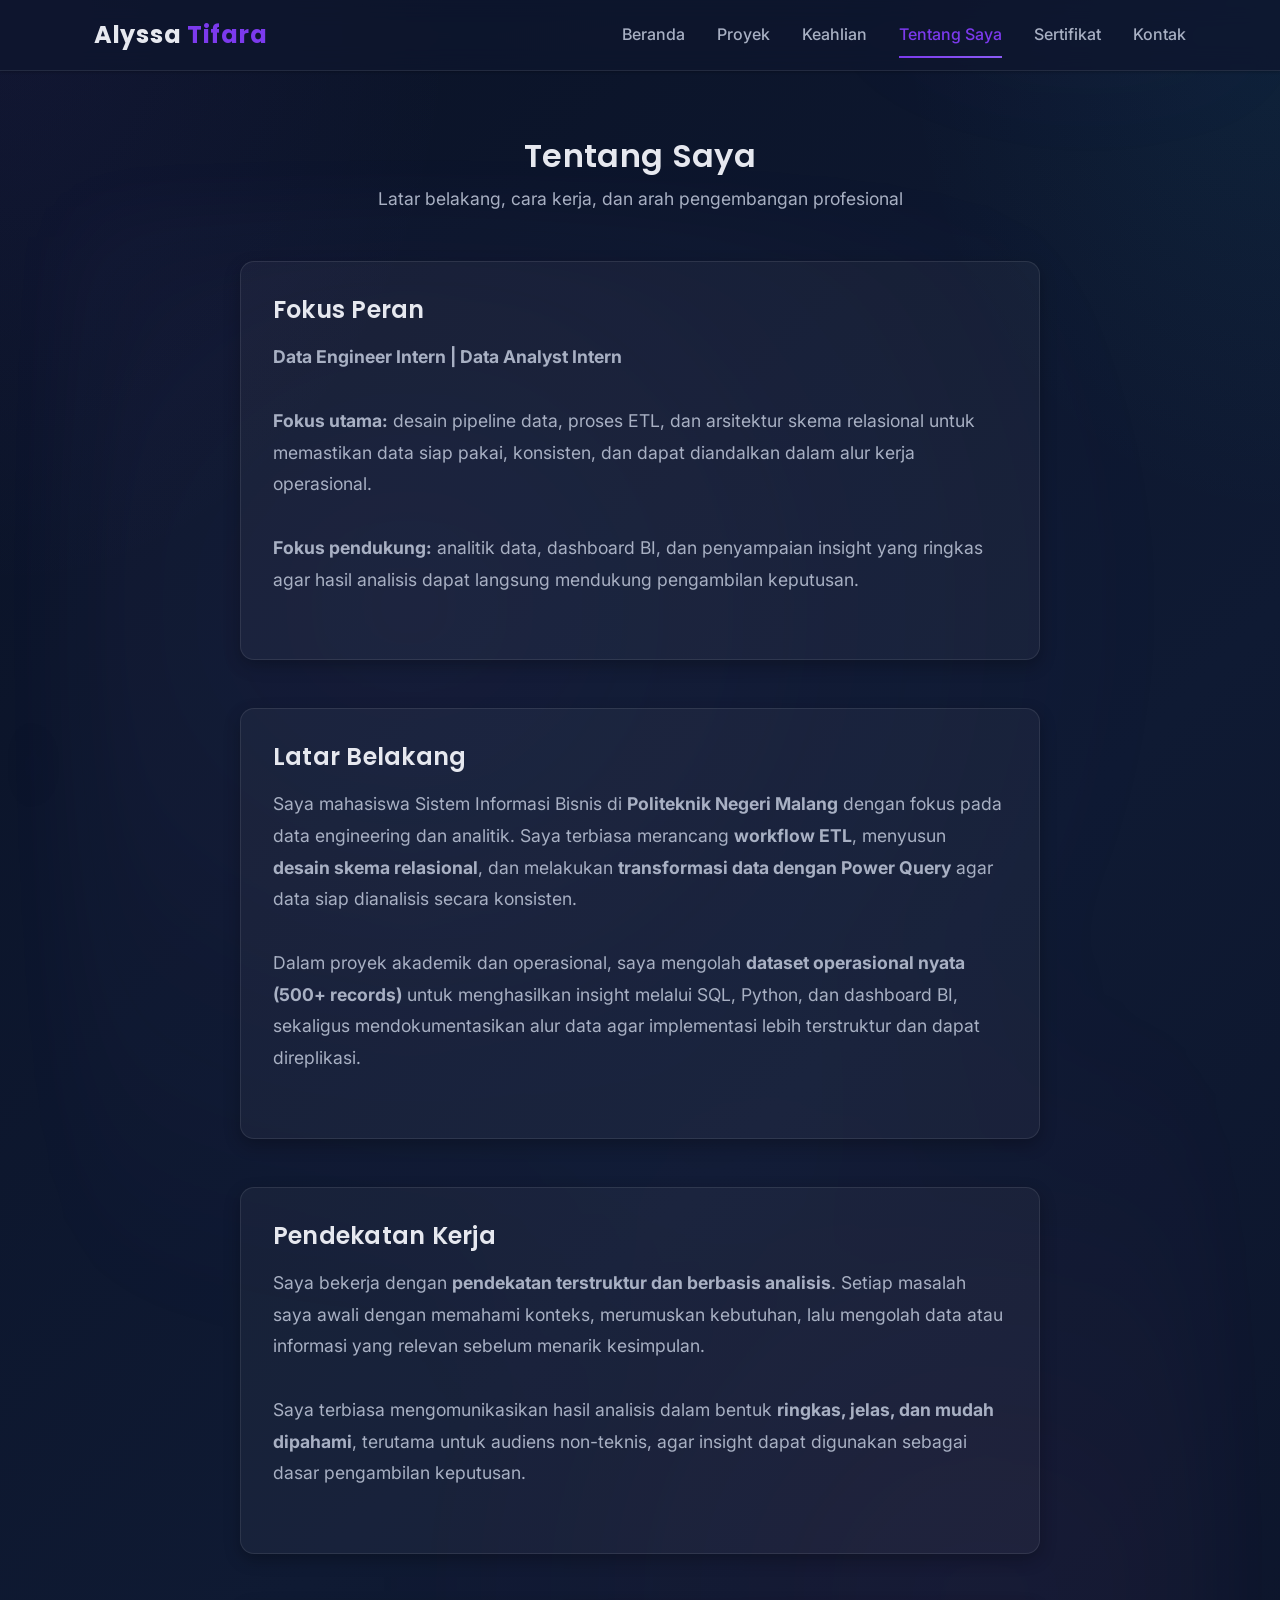
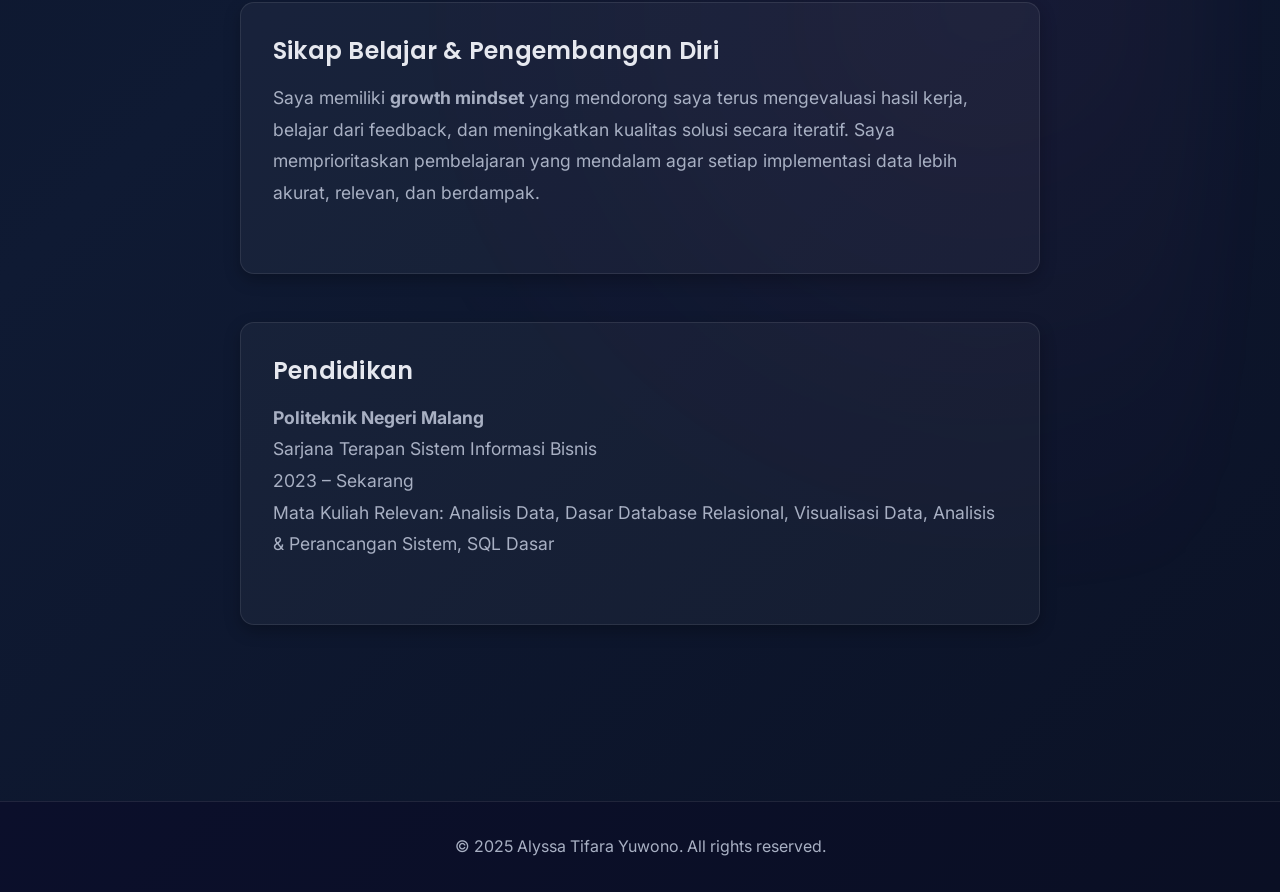
==== about.html @ a62a4da7 "Initial AI portfolio version" ====
<!DOCTYPE html>
<html lang="id">
<head>
    <meta charset="UTF-8">
    <meta name="viewport" content="width=device-width, initial-scale=1.0">
    <meta name="description" content="Ringkasan profil Alyssa Tifara Yuwono sebagai mahasiswa D4 Sistem Informasi Bisnis dengan fokus Data Engineer Intern dan Data Analyst Intern: ETL pipeline, desain skema relasional, transformasi data, dan insight berbasis dashboard BI.">
    <title>Tentang – Alyssa Tifara Yuwono – Data Engineer & Data Analyst Intern</title>
    
    <!-- Favicon Links -->
    <link rel="icon" type="image/x-icon" href="assets/favicon/favicon.ico">
    <link rel="icon" type="image/png" sizes="32x32" href="assets/favicon/favicon-32x32.png">
    <link rel="icon" type="image/png" sizes="16x16" href="assets/favicon/favicon-16x16.png">
    <link rel="apple-touch-icon" sizes="180x180" href="assets/favicon/apple-touch-icon.png">
    <link rel="manifest" href="assets/favicon/site.webmanifest">
    
    <link rel="stylesheet" href="styles.css">
</head>
<body>

<!-- ========================================
            HEADER & NAVIGATION
========================================= -->
<header>
    <div class="container">
        <nav>
            <div class="logo">Alyssa <span>Tifara</span></div>

            <ul class="nav-links" id="navLinks">
                <li><a href="index.html">Beranda</a></li>
                <li><a href="projects.html">Proyek</a></li>
                <li><a href="skills.html">Keahlian</a></li>
                <li><a href="about.html" class="active">Tentang Saya</a></li>
                <li><a href="certificates.html">Sertifikat</a></li>
                <li><a href="contact.html">Kontak</a></li>
            </ul>

            <div class="menu-toggle" id="menuToggle">
                <span></span>
                <span></span>
                <span></span>
            </div>
        </nav>
    </div>
</header>

<!-- ========================================
            ABOUT SECTION
========================================= -->
<section>
    <div class="container">
        <div class="section-header">
            <h2 class="section-title">Tentang Saya</h2>
            <p class="section-subtitle">Latar belakang, cara kerja, dan arah pengembangan profesional</p>
        </div>

        <div class="about-content">

            <!-- Fokus Peran -->
            <div class="card mb-lg">
                <h3>Fokus Peran</h3>
                <p class="about-text">
                    <strong>Data Engineer Intern | Data Analyst Intern</strong>
                </p>
                <p class="about-text">
                    <strong>Fokus utama:</strong> desain pipeline data, proses ETL, dan arsitektur skema relasional
                    untuk memastikan data siap pakai, konsisten, dan dapat diandalkan dalam alur kerja operasional.
                </p>
                <p class="about-text">
                    <strong>Fokus pendukung:</strong> analitik data, dashboard BI, dan penyampaian insight
                    yang ringkas agar hasil analisis dapat langsung mendukung pengambilan keputusan.
                </p>
            </div>

            <!-- Latar Belakang -->
            <div class="card mb-lg">
                <h3>Latar Belakang</h3>
                <p class="about-text">
                    Saya mahasiswa Sistem Informasi Bisnis di <strong>Politeknik Negeri Malang</strong> dengan
                    fokus pada data engineering dan analitik. Saya terbiasa merancang <strong>workflow ETL</strong>,
                    menyusun <strong>desain skema relasional</strong>, dan melakukan <strong>transformasi data dengan Power Query</strong>
                    agar data siap dianalisis secara konsisten.
                </p>
                <p class="about-text">
                    Dalam proyek akademik dan operasional, saya mengolah <strong>dataset operasional nyata (500+ records)</strong>
                    untuk menghasilkan insight melalui SQL, Python, dan dashboard BI, sekaligus mendokumentasikan
                    alur data agar implementasi lebih terstruktur dan dapat direplikasi.
                </p>
            </div>

            <!-- Pendekatan Kerja -->
            <div class="card mb-lg">
                <h3>Pendekatan Kerja</h3>
                <p class="about-text">
                    Saya bekerja dengan <strong>pendekatan terstruktur dan berbasis analisis</strong>.
                    Setiap masalah saya awali dengan memahami konteks, merumuskan kebutuhan,
                    lalu mengolah data atau informasi yang relevan sebelum menarik kesimpulan.
                </p>
                <p class="about-text">
                    Saya terbiasa mengomunikasikan hasil analisis dalam bentuk
                    <strong>ringkas, jelas, dan mudah dipahami</strong>,
                    terutama untuk audiens non-teknis, agar insight dapat digunakan
                    sebagai dasar pengambilan keputusan.
                </p>
            </div>

            <!-- Sikap Belajar -->
            <div class="card mb-lg">
                <h3>Sikap Belajar & Pengembangan Diri</h3>
                <p class="about-text">
                    Saya memiliki <strong>growth mindset</strong> yang mendorong saya terus mengevaluasi hasil kerja,
                    belajar dari feedback, dan meningkatkan kualitas solusi secara iteratif.
                    Saya memprioritaskan pembelajaran yang mendalam agar setiap implementasi data lebih akurat,
                    relevan, dan berdampak.
                </p>
            </div>

            <!-- Pendidikan -->
            <div class="card mb-lg">
                <h3>Pendidikan</h3>
                <p class="about-text">
                    <strong>Politeknik Negeri Malang</strong><br>
                    Sarjana Terapan Sistem Informasi Bisnis<br>
                    2023 – Sekarang<br>
                    Mata Kuliah Relevan: Analisis Data, Dasar Database Relasional,
                    Visualisasi Data, Analisis & Perancangan Sistem, SQL Dasar
                </p>
            </div>

        </div>
    </div>
</section>

<!-- ========================================
                FOOTER
========================================= -->
<footer>
    <div class="container">
        <p>&copy; 2025 Alyssa Tifara Yuwono. All rights reserved.</p>
    </div>
</footer>

<script src="script.js"></script>
</body>
</html>
---- styles.css ----
/* ========================================
    PROFESSIONAL PORTFOLIO STYLESHEET
    Clean, minimal, internship-ready design
   ======================================== */

/* === GOOGLE FONTS === */
@import url('https://fonts.googleapis.com/css2?family=Inter:wght@300;400;500;600;700&family=Poppins:wght@400;500;600;700&display=swap');

/* === CSS VARIABLES (Easy to customize) === */
:root {
    /* Core Palette: calm, enterprise-like */
    --navy-900: #0b1226;   /* page background */
    --navy-800: #101a33;   /* surfaces */
    --navy-700: #152042;   /* headers / cards */

    /* Role colors */
    --purple-600: #7C3AED; /* primary start */
    --purple-500: #8B5CF6; /* primary end */
    --cyan-400: #22D3EE;   /* data accent */
    --green-500: #22C55E;  /* success */

    /* Semantic mappings for existing selectors */
    --primary-color: var(--purple-600);   /* use minimally (tags/accents) */
    --primary-dark: #6D28D9;              /* subtle hover */
    --primary-light: rgba(139, 92, 246, 0.12);

    --text-light: #E6E8EF;  /* headings / high-contrast */
    --text-gray: #A8B0C3;   /* body */
    --background: var(--navy-900);
    --background-gray: rgba(255,255,255,0.04); /* soft panels on dark */
    --border-color: rgba(255,255,255,0.09);

    /* Shadows (kept subtle) */
    --shadow-sm: 0 1px 3px rgba(0,0,0,0.25);
    --shadow-md: 0 6px 16px rgba(0,0,0,0.25);
    --shadow-lg: 0 10px 28px rgba(0,0,0,0.28);
    --shadow-btn: 0 8px 20px rgba(139, 92, 246, 0.18);
    --glow-soft: 0 10px 24px rgba(139, 92, 246, 0.18);

    /* Typography */
    --font-heading: 'Poppins', sans-serif;
    --font-body: 'Inter', sans-serif;

    /* Spacing */
    --spacing-xs: 0.5rem;
    --spacing-sm: 1rem;
    --spacing-md: 2rem;
    --spacing-lg: 3rem;
    --spacing-xl: 4rem;

    /* Container */
    --container-width: 1140px;
    --container-padding: 1.5rem;
}

/* === RESET & BASE === */
* {
    margin: 0;
    padding: 0;
    box-sizing: border-box;
}

html {
    scroll-behavior: smooth;
}

body {
    font-family: var(--font-body);
    font-size: 16px;
    line-height: 1.6;
    color: var(--text-gray);
    background: radial-gradient(60% 40% at 0% 0%, rgba(139, 92, 246, 0.06), transparent 60%),
                radial-gradient(50% 35% at 100% 0%, rgba(34, 211, 238, 0.06), transparent 60%),
                linear-gradient(135deg, #0a1226 0%, #0f1a33 50%, #0b1226 100%);
    -webkit-font-smoothing: antialiased;
    -moz-osx-font-smoothing: grayscale;
    min-height: 100vh;
    position: relative;
    overflow-x: hidden;
}

body::before {
    content: "";
    position: fixed;
    inset: 0;
    background: radial-gradient(600px 400px at 85% -10%, rgba(139, 92, 246, 0.08), transparent 60%),
                radial-gradient(500px 360px at -15% 85%, rgba(34, 211, 238, 0.05), transparent 60%);
    filter: blur(50px);
    opacity: 0.7;
    z-index: 0;
    pointer-events: none;
}

/* === TYPOGRAPHY === */
h1, h2, h3, h4, h5, h6 {
    font-family: var(--font-heading);
    font-weight: 600;
    line-height: 1.3;
    color: var(--text-light);
    letter-spacing: 0.01em;
    margin-bottom: var(--spacing-sm);
}

h1 { font-size: 2.5rem; }
h2 { font-size: 2rem; }
h3 { font-size: 1.5rem; }
h4 { font-size: 1.25rem; }
h5 { font-size: 1.1rem; }
h6 { font-size: 1rem; }

p {
    margin-bottom: var(--spacing-sm);
    color: var(--text-gray);
}

a {
    color: var(--primary-color);
    text-decoration: none;
    transition: color 0.3s ease;
}

a:hover {
    color: var(--primary-dark);
}

/* === CONTAINER === */
.container {
    max-width: var(--container-width);
    margin: 0 auto;
    padding: 0 var(--container-padding);
}

/* === HEADER & NAVIGATION === */
header {
    background: rgba(14, 22, 46, 0.75);
    backdrop-filter: blur(12px);
    border-bottom: 1px solid var(--border-color);
    box-shadow: var(--shadow-sm);
    position: sticky;
    top: 0;
    z-index: 1000;
}

nav {
    display: flex;
    justify-content: space-between;
    align-items: center;
    padding: 1rem 0;
}

.logo {
    font-family: var(--font-heading);
    font-size: 1.5rem;
    font-weight: 700;
    color: var(--text-light);
    letter-spacing: 0.03em;
}

.logo span {
    color: var(--primary-color);
}

.nav-links {
    display: flex;
    list-style: none;
    gap: 2rem;
    align-items: center;
}

.nav-links li a {
    position: relative;
    font-weight: 500;
    color: var(--text-gray);
    padding: 0.5rem 0;
    transition: color 0.3s ease, transform 0.3s ease;
}

.nav-links li a::after {
    content: "";
    position: absolute;
    left: 0;
    bottom: -6px;
    width: 0;
    height: 2px;
    background: linear-gradient(90deg, var(--purple-600), var(--purple-500));
    transition: width 0.3s ease;
}

.nav-links li a:hover,
.nav-links li a.active {
    color: var(--primary-color);
    transform: translateY(-2px);
}

.nav-links li a:hover::after,
.nav-links li a.active::after {
    width: 100%;
}

/* Mobile Menu Toggle */
.menu-toggle {
    display: none;
    flex-direction: column;
    cursor: pointer;
    gap: 5px;
}

.menu-toggle span {
    width: 25px;
    height: 3px;
    background-color: var(--text-light);
    transition: all 0.3s ease;
}

/* === BUTTONS === */
.btn {
    display: inline-block;
    padding: 0.75rem 1.75rem;
    font-family: var(--font-body);
    font-size: 1rem;
    font-weight: 500;
    text-align: center;
    border-radius: 10px;
    cursor: pointer;
    transition: all 0.3s ease;
    border: 1px solid transparent;
    text-decoration: none;
    letter-spacing: 0.01em;
}

.btn-primary {
    background: linear-gradient(120deg, var(--purple-600), var(--purple-500));
    color: #ffffff;
    box-shadow: var(--shadow-btn);
    border-color: rgba(255, 255, 255, 0.06);
}

.btn-primary:hover {
    transform: translateY(-2px);
    box-shadow: 0 10px 24px rgba(139, 92, 246, 0.22);
}

.btn-secondary {
    background: transparent;
    color: var(--text-light);
    border: 1px solid var(--border-color);
    box-shadow: none;
}

.btn-secondary:hover {
    background: rgba(255,255,255,0.05);
    transform: translateY(-2px);
}

.btn-group {
    display: flex;
    gap: 1rem;
    flex-wrap: wrap;
}

/* === SECTIONS === */
section {
    padding: var(--spacing-xl) 0;
    position: relative;
    z-index: 1;
}

section::before {
    content: "";
    position: absolute;
    inset: 6% 5%;
    background: radial-gradient(circle at 30% 20%, rgba(159, 139, 255, 0.08), transparent 45%),
                radial-gradient(circle at 80% 70%, rgba(255, 122, 223, 0.06), transparent 40%);
    filter: blur(45px);
    opacity: 0.75;
    z-index: -1;
    pointer-events: none;
}

.section-header {
    text-align: center;
    margin-bottom: var(--spacing-lg);
}

.section-title {
    font-size: 2rem;
    margin-bottom: var(--spacing-xs);
    color: var(--text-light);
    letter-spacing: 0.01em;
}

.section-subtitle {
    color: var(--text-gray);
    font-size: 1.1rem;
}

/* Subtle header decoration used on Skills (and reusable) */
.section-decor {
    width: 140px;
    height: 6px;
    margin: 0.75rem auto 0;
    border-radius: 999px;
    background: linear-gradient(90deg, transparent, var(--cyan-400), var(--purple-500), transparent);
    opacity: 0.6;
}

/* === HERO SECTION (Homepage) === */
.hero {
    min-height: calc(100vh - 80px);
    display: flex;
    align-items: center;
    background: linear-gradient(140deg, rgba(16, 26, 52, 0.85), rgba(16, 23, 44, 0.8));
    position: relative;
    overflow: hidden;
}

.hero::after {
    content: "";
    position: absolute;
    width: 420px;
    height: 420px;
    right: -10%;
    top: -10%;
    background: radial-gradient(circle, rgba(139, 92, 246, 0.12), transparent 60%);
    filter: blur(10px);
    z-index: 0;
}

.hero::before {
    content: "";
    position: absolute;
    width: 320px;
    height: 320px;
    left: -5%;
    bottom: -10%;
    background: radial-gradient(circle, rgba(34, 211, 238, 0.08), transparent 60%);
    filter: blur(16px);
    z-index: 0;
}

.hero-content {
    max-width: 800px;
    position: relative;
    z-index: 1;
}

.hero-title {
    font-size: 2.75rem;
    line-height: 1.2;
    margin-bottom: var(--spacing-md);
    color: var(--text-light);
}

/* Subtle accent for the hero name (white text, gradient underline) */
.hero-name {
    color: var(--text-light);
    display: inline-block;
    position: relative;
}

.hero-name::after {
    content: "";
    position: absolute;
    left: 0;
    bottom: -6px;
    width: 100%;
    height: 4px;
    border-radius: 8px;
    background: linear-gradient(90deg, var(--cyan-400), var(--purple-500));
    opacity: 0.7;
}

.hero-description {
    font-size: 1.2rem;
    color: var(--text-gray);
    margin-bottom: var(--spacing-lg);
    line-height: 1.8;
}

/* Profile Photo Section */
.profile-photo-section {
    display: flex;
    flex-direction: column;
    align-items: center;
    justify-content: center;
    animation: fadeInUp 0.8s ease-out 0.3s both;
}

.profile-photo-container {
    width: 300px;
    height: 300px;
    margin-bottom: var(--spacing-md);
    border-radius: 12px;
    overflow: hidden;
    box-shadow: var(--shadow-lg);
    border: 3px solid var(--primary-light);
    position: relative;
    background-color: var(--background);
}

/* Cute & interesting frames (non-generic, still professional) */
.profile-photo-container.frame-charm {
    padding: 10px;
    border: 2px dashed var(--primary-color);
    border-radius: 16px;
    background:
        linear-gradient(180deg, #ffffff 0%, var(--primary-light) 100%);
    transition: transform 0.2s ease, box-shadow 0.2s ease;
}
.profile-photo-container.frame-charm::before,
.profile-photo-container.frame-charm::after {
    content: "";
    position: absolute;
    width: 14px;
    height: 14px;
    border-radius: 4px;
    background: var(--primary-color);
    opacity: 0.12;
}
.profile-photo-container.frame-charm::before {
    top: -7px;
    left: -7px;
    transform: rotate(12deg);
    box-shadow: 0 0 0 6px var(--primary-light);
}
.profile-photo-container.frame-charm::after {
    bottom: -7px;
    right: -7px;
    transform: rotate(-12deg);
    box-shadow: 0 0 0 6px var(--primary-light);
}
.profile-photo-container.frame-charm:hover {
    transform: translateY(-2px);
    box-shadow: var(--shadow-lg);
}

/* Soft arc accent behind the photo */
.profile-photo-container.frame-arc {
    border: 2px solid var(--border-color);
    border-radius: 18px;
}
.profile-photo-container.frame-arc::before {
    content: "";
    position: absolute;
    width: 120%;
    height: 120%;
    left: -10%;
    top: -20%;
    border-radius: 50%;
    background: radial-gradient(
        60% 60% at 20% 20%,
        var(--primary-light) 0%,
        transparent 70%
    );
    z-index: -1;
}

/* Subtle ribbon accent in the corner */
.profile-photo-container.frame-ribbon {
    border: 2px solid var(--primary-light);
    border-radius: 14px;
}
.profile-photo-container.frame-ribbon::before {
    content: "";
    position: absolute;
    top: 10px;
    left: -12px;
    width: 70px;
    height: 12px;
    background: var(--primary-light);
    transform: rotate(-12deg);
    border-radius: 6px;
}
.profile-photo-container.frame-ribbon::after {
    content: "";
    position: absolute;
    bottom: 10px;
    right: -12px;
    width: 70px;
    height: 12px;
    background: var(--primary-light);
    transform: rotate(12deg);
    border-radius: 6px;
}

.profile-photo {
    width: 100%;
    height: 100%;
    object-fit: cover;
    display: block;
}

.profile-subtitle {
    text-align: center;
    color: var(--text-gray);
    font-size: 1rem;
    font-weight: 500;
}

/* === CARDS === */
.card {
    background: rgba(255, 255, 255, 0.04);
    border-radius: 14px;
    padding: var(--spacing-md);
    box-shadow: var(--shadow-md);
    transition: transform 0.3s ease, box-shadow 0.3s ease, border-color 0.3s ease;
    border: 1px solid var(--border-color);
}

.card:hover {
    transform: translateY(-6px);
    box-shadow: var(--glow-soft);
    border-color: var(--primary-color);
}

/* === PROJECT PREVIEW SECTION (Homepage) === */
.project-preview-grid {
    display: grid;
    grid-template-columns: repeat(auto-fit, minmax(350px, 1fr));
    gap: var(--spacing-md);
    margin-bottom: var(--spacing-lg);
}

.project-preview-card {
    background: rgba(255, 255, 255, 0.04);
    border: 1px solid var(--border-color);
    border-radius: 14px;
    padding: var(--spacing-md);
    text-decoration: none;
    color: inherit;
    transition: all 0.3s ease;
    box-shadow: var(--shadow-sm);
    display: flex;
    flex-direction: column;
    backdrop-filter: blur(8px);
}

.project-preview-card:hover {
    box-shadow: var(--glow-soft);
    transform: translateY(-10px);
    border-color: var(--primary-color);
}

.project-preview-header {
    margin-bottom: var(--spacing-sm);
}

.project-preview-header h3 {
    color: var(--text-light);
    font-size: 1.25rem;
    margin: 0;
}

.project-preview-description {
    color: var(--text-gray);
    font-size: 1rem;
    line-height: 1.6;
    margin-bottom: auto;
    padding-bottom: var(--spacing-sm);
}

.project-preview-footer {
    display: flex;
    justify-content: space-between;
    align-items: center;
    padding-top: var(--spacing-sm);
    border-top: 1px solid var(--border-color);
}

.project-preview-tag {
    background-color: var(--primary-light);
    color: var(--primary-color);
    padding: 0.35rem 0.75rem;
    border-radius: 20px;
    font-size: 0.85rem;
    font-weight: 500;
}

.view-more {
    color: var(--primary-color);
    font-weight: 500;
    font-size: 0.95rem;
    transition: color 0.3s ease;
}

.project-preview-card:hover .view-more {
    color: var(--primary-dark);
}

/* === PROJECTS PAGE - CARD GRID === */
.projects-grid {
    display: grid;
    grid-template-columns: repeat(2, 1fr);
    gap: var(--spacing-md);
    margin-top: var(--spacing-md);
    align-items: start;
}

@media (max-width: 1024px) {
    .projects-grid {
        grid-template-columns: repeat(2, 1fr);
    }
}

@media (max-width: 640px) {
    .projects-grid {
        grid-template-columns: 1fr;
    }
}

.project-card {
    background: rgba(255, 255, 255, 0.04);
    border: 1px solid var(--border-color);
    border-radius: 14px;
    padding: var(--spacing-md);
    text-decoration: none;
    color: inherit;
    display: flex;
    flex-direction: column;
    transition: all 0.3s ease;
    box-shadow: var(--shadow-sm);
    backdrop-filter: blur(8px);
}

.project-card:hover {
    transform: translateY(-8px);
    box-shadow: var(--glow-soft);
    border-color: var(--primary-color);
}

/* Detail loader */
.detail-loader {
    display: grid;
    place-items: center;
    gap: 0.75rem;
    padding: var(--spacing-lg) 0;
    color: var(--text-light);
    text-align: center;
    transition: opacity 0.3s ease;
}

.detail-loader.is-hiding {
    opacity: 0;
    max-height: 0;
    margin: 0;
    padding: 0;
    overflow: hidden;
    transition: opacity 0.24s ease, max-height 0.28s ease, padding 0.28s ease, margin 0.28s ease;
}

.detail-loader[hidden] {
    display: none !important;
}

.detail-loader .spinner {
    width: 48px;
    height: 48px;
    border: 3px solid rgba(255, 255, 255, 0.15);
    border-top-color: var(--purple-500);
    border-radius: 50%;
    animation: spin 1s linear infinite;
}

@keyframes spin {
    from { transform: rotate(0deg); }
    to { transform: rotate(360deg); }
}

#detail-shell {
    opacity: 0;
    transition: opacity 0.4s ease;
}

#detail-shell[hidden] {
    display: none;
}

.project-card-header {
    margin-bottom: var(--spacing-sm);
}

.project-card-title {
    color: var(--text-light);
    font-size: 1.35rem;
    margin: 0 0 var(--spacing-sm) 0;
    font-weight: 600;
}

.project-card-description {
    color: var(--text-gray);
    font-size: 1rem;
    line-height: 1.7;
    margin-bottom: var(--spacing-md);
    flex-grow: 1;
}

.project-card-tools {
    display: flex;
    flex-wrap: wrap;
    gap: 0.5rem;
    margin-bottom: var(--spacing-sm);
    padding-bottom: var(--spacing-sm);
    border-bottom: 1px solid var(--border-color);
}

/* High-contrast tool tags for project cards (accessibility-first) */
.tool-tags {
    display: flex;
    flex-wrap: wrap;
    gap: 0.5rem;
    margin-bottom: var(--spacing-md);
}

.tag {
    font-size: 0.75rem;
    font-weight: 500;
    padding: 4px 10px;
    border-radius: 999px;
    color: #ffffff;
    background: linear-gradient(135deg, var(--purple-600), var(--purple-500));
    border: 1px solid rgba(255, 255, 255, 0.18);
    box-shadow: 0 6px 14px rgba(0, 0, 0, 0.22);
    transition: transform 0.2s ease, box-shadow 0.2s ease;
}

/* Legacy tool-badge (kept for backward compatibility) */
.tool-badge {
    background-color: var(--primary-light);
    color: var(--primary-color);
    padding: 0.35rem 0.85rem;
    border-radius: 16px;
    font-size: 0.85rem;
    font-weight: 500;
}

.project-card-footer {
    display: flex;
    justify-content: flex-end;
    align-items: center;
}

.project-card-cta {
    color: var(--primary-color);
    font-weight: 600;
    font-size: 0.95rem;
    transition: all 0.3s ease;
}

.project-card:hover .project-card-cta {
    color: var(--purple-500);
    transform: translateX(6px);
}

/* === PROJECT DETAIL PAGE === */
.back-link {
    display: inline-flex;
    align-items: center;
    color: var(--text-gray);
    font-size: 0.95rem;
    font-weight: 500;
    text-decoration: none;
    transition: color 0.3s ease;
}

.back-link:hover {
    color: var(--primary-color);
}

.project-detail-header {
    text-align: center;
    max-width: 900px;
    margin: 0 auto var(--spacing-xl);
    padding-bottom: var(--spacing-lg);
    border-bottom: 2px solid var(--border-color);
}

.project-detail-title {
    font-size: 2.5rem;
    color: var(--text-light);
    margin-bottom: var(--spacing-md);
    line-height: 1.2;
    opacity: 0;
    animation: fadeInUp 0.5s ease-out forwards;
    animation-delay: 0.05s;
}

.project-detail-meta {
    display: flex;
    justify-content: center;
    flex-wrap: wrap;
    gap: 0.75rem;
    margin-bottom: var(--spacing-md);
}

.tool-badge-large {
    background-color: var(--primary-color);
    color: white;
    padding: 0.5rem 1.25rem;
    border-radius: 20px;
    font-size: 0.95rem;
    font-weight: 600;
    opacity: 0;
    animation: fadeInUp 0.5s ease-out forwards;
}

.tool-badge-large:nth-child(1) {
    animation-delay: 0.15s;
}

.tool-badge-large:nth-child(2) {
    animation-delay: 0.2s;
}

.tool-badge-large:nth-child(3) {
    animation-delay: 0.25s;
}

.tool-badge-large:nth-child(n+4) {
    animation-delay: 0.3s;
}

.project-detail-intro {
    font-size: 1.2rem;
    line-height: 1.8;
    color: var(--text-gray);
    max-width: 800px;
    margin: 0 auto;
    opacity: 0;
    animation: fadeInUp 0.5s ease-out forwards;
    animation-delay: 0.35s;
}

.project-hero {
    max-width: 960px;
    margin: 0 auto var(--spacing-lg);
    padding: 0 var(--container-padding);
    display: flex;
    justify-content: center;
}

.project-image-wrapper {
    width: 100%;
    position: relative;
}

.project-image-skeleton {
    width: 100%;
    aspect-ratio: 16 / 9;
    border-radius: 14px;
    background: linear-gradient(120deg, rgba(255,255,255,0.08), rgba(255,255,255,0.02), rgba(255,255,255,0.08));
    background-size: 200% 100%;
    animation: skeletonShimmer 1.4s ease-in-out infinite;
    box-shadow: var(--shadow-sm);
}

.project-image {
    width: 100%;
    height: auto;
    display: block;
    border-radius: 14px;
    box-shadow: var(--shadow-md);
    transition: opacity 0.5s ease, transform 0.5s ease, box-shadow 0.3s ease;
    opacity: 0;
    transform: translateY(8px);
    object-fit: cover;
    background: rgba(255, 255, 255, 0.02);
}

.project-image.is-visible {
    opacity: 1;
    transform: translateY(0);
}

.project-image:hover {
    transform: translateY(-4px);
    box-shadow: var(--shadow-lg);
}

.project-detail-content {
    max-width: 900px;
    margin: 0 auto;
}

/* === WEBSITE PREVIEW (SIAkre Only) === */
.website-preview-section {
    max-width: 1100px;
    margin: 0 auto var(--spacing-xl);
    padding: var(--spacing-lg) var(--container-padding);
    text-align: center;
}

.website-preview-title {
    font-size: 1.5rem;
    color: var(--text-light);
    margin-bottom: var(--spacing-lg);
    font-weight: 600;
    letter-spacing: 0.02em;
}

.website-preview-container {
    display: flex;
    justify-content: center;
    align-items: center;
}

/* === DASHBOARD GALLERY (M111 Only) === */
.dashboard-gallery-section {
    max-width: 1200px;
    margin: 0 auto var(--spacing-xl);
    padding: var(--spacing-lg) var(--container-padding);
    text-align: center;
}

.dashboard-gallery-grid {
    display: grid;
    grid-template-columns: 1fr;
    gap: var(--spacing-xl);
    align-items: start;
}

.dashboard-gallery-item {
    position: relative;
    width: 100%;
    height: auto;
    overflow: hidden;
}

.dashboard-gallery-skeleton {
    position: absolute;
    inset: 0;
    width: 100%;
    height: 100%;
    background: linear-gradient(90deg, rgba(255, 255, 255, 0.05) 25%, rgba(255, 255, 255, 0.1) 50%, rgba(255, 255, 255, 0.05) 75%);
    background-size: 200% 100%;
    animation: shimmer 2s infinite;
}

@keyframes shimmer {
    0% { background-position: 200% 0; }
    100% { background-position: -200% 0; }
}

.dashboard-gallery-image {
    position: relative;
    width: 100%;
    height: auto;
    display: block;
    object-fit: contain;
    opacity: 0;
    transform: translateY(8px);
    transition: opacity 0.5s ease, transform 0.5s ease;
}

.dashboard-gallery-image.is-visible {
    opacity: 1;
    transform: translateY(0);
}

.dashboard-gallery-image:not(.is-visible) {
    visibility: hidden;
}

/* === MOBILE APP SHOWCASE (Studify Only) === */
.mobile-showcase-section {
    max-width: 1100px;
    margin: 0 auto var(--spacing-xl);
    padding: var(--spacing-lg) var(--container-padding);
    text-align: center;
}

.mobile-showcase-title {
    font-size: 1.5rem;
    color: var(--text-light);
    margin-bottom: var(--spacing-lg);
    font-weight: 600;
    letter-spacing: 0.02em;
}

.mobile-screens-container {
    display: grid;
    grid-template-columns: repeat(3, 1fr);
    gap: var(--spacing-lg);
    justify-items: center;
    align-items: start;
}

/* Mobile device frame */
.mobile-frame {
    position: relative;
    width: 100%;
    max-width: 280px;
    aspect-ratio: 9 / 19;
    background: rgba(255, 255, 255, 0.02);
    border-radius: 24px;
    padding: 12px;
    box-shadow: 0 8px 24px rgba(0, 0, 0, 0.3), 
                0 0 0 1px rgba(255, 255, 255, 0.06);
    border: 2px solid rgba(255, 255, 255, 0.08);
    overflow: hidden;
    transition: transform 0.3s ease, box-shadow 0.3s ease;
}

.mobile-frame:hover {
    transform: translateY(-6px);
    box-shadow: 0 12px 32px rgba(0, 0, 0, 0.35),
                0 0 0 1px rgba(255, 255, 255, 0.1);
}

.mobile-frame img {
    width: 100%;
    height: 100%;
    object-fit: cover;
    border-radius: 16px;
    display: block;
    background: var(--navy-800);
}

/* Tablet layout */
@media (max-width: 1024px) {
    .dashboard-gallery-grid {
        grid-template-columns: 1fr;
        gap: var(--spacing-lg);
    }

    .mobile-screens-container {
        grid-template-columns: repeat(2, 1fr);
        gap: var(--spacing-md);
    }
    
    .mobile-frame:nth-child(3) {
        grid-column: 1 / -1;
        max-width: 280px;
        justify-self: center;
    }
}

/* Mobile layout */
@media (max-width: 768px) {
    .dashboard-gallery-grid {
        grid-template-columns: 1fr;
    }

    .dashboard-card {
        padding: var(--spacing-sm);
    }

    .dashboard-label {
        font-size: 0.9rem;
    }

    .mobile-screens-container {
        grid-template-columns: 1fr;
        gap: var(--spacing-md);
    }
    
    .mobile-frame {
        max-width: 260px;
        margin: 0 auto;
    }
    
    .mobile-frame:nth-child(3) {
        grid-column: auto;
    }
    
    .mobile-showcase-title {
        font-size: 1.25rem;
    }
}


.detail-section {
    margin-bottom: var(--spacing-xl);
    background: rgba(255, 255, 255, 0.04);
    padding: var(--spacing-lg);
    border-radius: 14px;
    border: 1px solid var(--border-color);
    box-shadow: var(--shadow-sm);
}

.detail-section.animate-fade-up {
    opacity: 0;
    animation: fadeInUp 0.5s ease-out forwards;
}

.detail-section.highlight-section {
    background: linear-gradient(135deg, rgba(159, 139, 255, 0.16), rgba(82, 142, 255, 0.12));
    border: 1px solid rgba(159, 139, 255, 0.6);
    box-shadow: var(--glow-soft);
}

.detail-section-title {
    font-size: 1.75rem;
    color: var(--text-light);
    margin-bottom: var(--spacing-md);
    padding-bottom: var(--spacing-sm);
    border-bottom: 2px solid var(--border-color);
}

.detail-section-body {
    color: var(--text-gray);
    line-height: 1.8;
}

.detail-section-body p {
    margin-bottom: var(--spacing-sm);
}

.detail-list {
    list-style: none;
    padding-left: 0;
}

.detail-list li {
    padding: var(--spacing-sm);
    margin-bottom: var(--spacing-sm);
    background: rgba(255, 255, 255, 0.04);
    border-left: 4px solid var(--primary-color);
    border-radius: 6px;
    color: var(--text-gray);
}

/* Insights styling */
.insights-container {
    display: flex;
    flex-direction: column;
    gap: var(--spacing-md);
}

.insight-box {
    display: flex;
    gap: var(--spacing-md);
    background: rgba(255, 255, 255, 0.04);
    padding: var(--spacing-md);
    border-radius: 12px;
    border: 1px solid var(--border-color);
    backdrop-filter: blur(6px);
    box-shadow: var(--shadow-sm);
}

.insight-number {
    flex-shrink: 0;
    width: 40px;
    height: 40px;
    background: var(--primary-color);
    color: white;
    border-radius: 50%;
    display: flex;
    align-items: center;
    justify-content: center;
    font-size: 1.25rem;
    font-weight: 700;
}

.insight-content {
    flex: 1;
}

.insight-content p {
    margin: 0;
    color: var(--text-light);
    line-height: 1.7;
}

/* Action buttons on detail page */
.project-actions {
    display: flex;
    justify-content: center;
    gap: var(--spacing-md);
    margin: var(--spacing-xl) 0;
    flex-wrap: wrap;
}

.project-actions .btn {
    min-width: 220px;
}

.card-title {
    margin-bottom: var(--spacing-sm);
}

.card-text {
    color: var(--text-gray);
}

/* === PROJECT CASE STUDY === */
.project-case-study {
    background: rgba(255, 255, 255, 0.03);
    padding: var(--spacing-lg);
    border-radius: 14px;
    margin-bottom: var(--spacing-md);
    border: 1px solid var(--border-color);
    box-shadow: var(--shadow-sm);
}

.case-study-header {
    margin-bottom: var(--spacing-lg);
    padding-bottom: var(--spacing-md);
    border-bottom: 2px solid var(--border-color);
}

.case-study-section {
    margin-bottom: var(--spacing-lg);
}

.case-study-section h3 {
    color: var(--primary-color);
    margin-bottom: var(--spacing-sm);
    display: flex;
    align-items: center;
    gap: 0.5rem;
}

.case-study-section h3::before {
    content: "▸";
    color: var(--primary-color);
    font-weight: bold;
}

.insight-list, .tool-list, .approach-list {
    list-style: none;
    padding-left: 0;
}

.insight-list li, .tool-list li, .approach-list li {
    padding: var(--spacing-sm);
    margin-bottom: var(--spacing-sm);
    background: rgba(255, 255, 255, 0.04);
    border-left: 4px solid var(--primary-color);
    border-radius: 6px;
}

.note {
    background: linear-gradient(135deg, rgba(159, 139, 255, 0.15), rgba(255, 122, 223, 0.12));
    padding: var(--spacing-sm);
    border-radius: 8px;
    font-style: italic;
    color: var(--text-light);
    margin-top: var(--spacing-md);
    border: 1px solid rgba(159, 139, 255, 0.3);
}

/* === SKILLS GRID === */
.skills-grid {
    display: grid;
    grid-template-columns: repeat(auto-fit, minmax(300px, 1fr));
    gap: var(--spacing-md);
    margin-top: var(--spacing-md);
}

.skill-category {
    background: rgba(255, 255, 255, 0.04);
    padding: var(--spacing-md);
    border-radius: 12px;
    box-shadow: var(--shadow-sm);
    border: 1px solid var(--border-color);
    border-top: 4px solid var(--primary-color);
    backdrop-filter: blur(6px);
}

.skill-category h3 {
    margin-bottom: var(--spacing-md);
}

.skill-list {
    list-style: none;
}

.skill-list li {
    padding: var(--spacing-xs) 0;
    color: var(--text-gray);
    display: flex;
    align-items: center;
    gap: 0.5rem;
}

.skill-list li::before {
    content: "✓";
    color: var(--primary-color);
    font-weight: bold;
}

.skill-note {
    font-size: 0.85rem;
    color: var(--text-light);
    font-style: italic;
    margin-top: var(--spacing-xs);
}

/* === CERTIFICATES === */
.certificates-list {
    display: grid;
    grid-template-columns: repeat(2, 1fr);
    gap: var(--spacing-md);
    margin-top: var(--spacing-md);
    max-width: 1000px;
    margin-left: auto;
    margin-right: auto;
}

.certificate-item {
    background: rgba(255, 255, 255, 0.04);
    padding: var(--spacing-md);
    border-radius: 12px;
    box-shadow: var(--shadow-sm);
    border: 1px solid var(--border-color);
    border-left: 4px solid var(--primary-color);
    backdrop-filter: blur(6px);
    display: flex;
    flex-direction: column;
}

.certificate-name {
    font-weight: 600;
    color: var(--text-light);
    margin-bottom: var(--spacing-xs);
}

.certificate-platform {
    color: var(--primary-color);
    font-size: 0.9rem;
    margin-bottom: var(--spacing-sm);
}

.certificate-learning {
    color: var(--text-gray);
    font-size: 0.95rem;
    flex-grow: 1;
    margin-bottom: var(--spacing-md);
}

.certificate-preview-container {
    display: flex;
    justify-content: center;
    margin-top: auto;
}

.certificate-preview {
    display: inline-block;
    text-decoration: none;
    border-radius: 8px;
    overflow: hidden;
    transition: all 0.3s ease;
}

.certificate-preview img {
    max-width: 180px;
    height: auto;
    display: block;
    border: 1px solid var(--border-color);
    background: rgba(0, 0, 0, 0.3);
    border-radius: 6px;
    transition: transform 0.3s ease, box-shadow 0.3s ease;
}

.certificate-preview:hover img {
    transform: scale(1.03);
    box-shadow: 0 6px 16px rgba(139, 92, 246, 0.25);
}

/* === ABOUT SECTION === */
.about-content {
    max-width: 800px;
    margin: 0 auto;
}

.about-text {
    font-size: 1.1rem;
    line-height: 1.8;
    margin-bottom: var(--spacing-md);
}

.quality-interest {
    background: linear-gradient(135deg, rgba(159, 139, 255, 0.12), rgba(255, 122, 223, 0.12));
    padding: var(--spacing-lg);
    border-radius: 12px;
    margin-top: var(--spacing-lg);
    border: 1px solid rgba(159, 139, 255, 0.25);
    box-shadow: var(--shadow-sm);
}

.quality-interest h3 {
    color: var(--primary-color);
    margin-bottom: var(--spacing-md);
}

/* === CONTACT SECTION === */
.contact-container {
    max-width: 600px;
    margin: 0 auto;
    text-align: center;
}

.contact-links {
    display: flex;
    flex-direction: column;
    gap: var(--spacing-sm);
    margin: var(--spacing-md) 0;
}

.contact-item {
    display: flex;
    align-items: center;
    justify-content: center;
    gap: 1rem;
    padding: var(--spacing-md);
    background: rgba(255, 255, 255, 0.04);
    border-radius: 12px;
    transition: all 0.3s ease;
    border: 1px solid var(--border-color);
    backdrop-filter: blur(6px);
    text-decoration: none;
    color: inherit;
    cursor: pointer;
}

.contact-item:hover {
    background: rgba(159, 139, 255, 0.12);
    transform: translateX(6px);
    box-shadow: var(--glow-soft);
}

.contact-link:focus-visible {
    outline: 2px solid var(--primary-color);
    outline-offset: 4px;
}

.contact-icon {
    font-size: 1.5rem;
    color: var(--primary-color);
}

.contact-info {
    text-align: left;
}

.contact-label {
    font-size: 0.85rem;
    color: var(--text-light);
    display: block;
}

.contact-value {
    font-weight: 500;
    color: var(--text-light);
}

/* Soft entrance animation for key cards */
.project-card,
.project-preview-card,
.skill-category,
.certificate-item,
.contact-item,
.detail-section,
.project-case-study {
    animation: fadeInUp 0.7s ease both;
}

/* === FOOTER === */
footer {
    background: linear-gradient(135deg, #0b0f2b, #0a0f24);
    color: var(--text-gray);
    padding: var(--spacing-md) 0;
    text-align: center;
    margin-top: var(--spacing-xl);
    border-top: 1px solid var(--border-color);
}

footer p {
    color: var(--text-gray);
    margin: 0;
}

/* === RESPONSIVE DESIGN === */
@media (max-width: 768px) {
    /* Typography adjustments */
    h1 { font-size: 2rem; }
    h2 { font-size: 1.75rem; }
    h3 { font-size: 1.35rem; }
    
    .hero-title {
        font-size: 2rem;
    }
    
    .hero-description {
        font-size: 1rem;
    }

    /* CRITICAL FIX: Hero section layout - explicitly define single column grid
       Prevents layout shift and ensures proper stacking on mobile */
    .hero {
        min-height: auto;
        padding: var(--spacing-lg) 0;
    }

    .hero .container > div {
        display: grid !important;
        grid-template-columns: 1fr !important;
        gap: 2rem !important;
    }

    .profile-photo-container {
        width: 250px;
        height: 250px;
    }
    
    /* CRITICAL FIX: Mobile navigation - explicit flex behavior
       Ensures menu toggle and nav-links work together without conflicts */
    .menu-toggle {
        display: flex;
    }
    
    .nav-links {
        position: absolute;
        top: 100%;
        left: 0;
        right: 0;
        background: rgba(9, 13, 30, 0.95);
        flex-direction: column;
        padding: 1rem;
        box-shadow: var(--shadow-md);
        display: none;
        gap: 0;
        border: 1px solid var(--border-color);
        z-index: 999;
        /* Prevent nav from pushing content on iOS */
        max-height: calc(100vh - 60px);
        overflow-y: auto;
    }
    
    .nav-links.active {
        display: flex;
    }
    
    .nav-links li {
        width: 100%;
        text-align: center;
        padding: 0.75rem 0;
        border-bottom: 1px solid var(--border-color);
    }

    /* PERFORMANCE FIX: Reduce blur/backdrop-filter on mobile
       Improves scrolling performance and battery life on mobile devices */
    header {
        backdrop-filter: blur(6px);
    }

    /* Remove heavy blur from decoration pseudo-elements */
    body::before {
        filter: blur(30px);
    }

    section::before {
        filter: blur(25px);
        opacity: 0.5;
    }

    .hero::after {
        filter: blur(6px);
    }

    .hero::before {
        filter: blur(8px);
    }

    .stat-card {
        backdrop-filter: blur(6px);
    }

    .card {
        backdrop-filter: blur(4px);
    }

    .project-card,
    .skill-category,
    .certificate-item,
    .contact-item {
        backdrop-filter: blur(4px);
    }
    
    /* Project preview grid on mobile */
    .project-preview-grid {
        grid-template-columns: 1fr;
    }

    /* Projects grid on mobile */
    .projects-grid {
        grid-template-columns: repeat(2, 1fr);
    }

    /* Project detail page */
    .project-detail-title {
        font-size: 1.85rem;
    }

    .project-detail-intro {
        font-size: 1.05rem;
    }

    .detail-section {
        padding: var(--spacing-md);
    }

    .insight-box {
        flex-direction: column;
    }

    .project-actions {
        flex-direction: column;
    }

    .project-actions .btn {
        width: 100%;
    }
    
    /* Buttons */
    .btn-group {
        flex-direction: column;
    }
    
    .btn {
        width: 100%;
    }
    
    /* Grids */
    .skills-grid {
        grid-template-columns: 1fr;
    }
    
    .certificates-list {
        grid-template-columns: 1fr;
    }
    
    /* CRITICAL FIX: Section spacing - reduce padding for better mobile spacing
       Prevents excessive whitespace on small screens */
    section {
        padding: var(--spacing-md) 0;
    }

    /* CRITICAL FIX: Avoid buggy 100vh on mobile
       Use calc with safe fallback to ensure proper viewport height */
    .hero {
        /* Remove min-height: calc(100vh - 80px) - causes issues on mobile browsers */
        /* Use auto padding instead for flexible height */
    }

    /* PERFORMANCE FIX: Reduce shadow complexity on mobile */
    .stat-card:hover {
        box-shadow: 0 4px 12px rgba(139, 92, 246, 0.12);
    }

    .card:hover {
        box-shadow: 0 4px 12px rgba(139, 92, 246, 0.12);
    }

    .project-card:hover {
        box-shadow: 0 4px 12px rgba(139, 92, 246, 0.12);
    }

    /* ACCESSIBILITY FIX: Ensure nav links are easily tappable
       Minimum touch target size is 44x44px */
    .nav-links li a {
        padding: 0.75rem 1rem;
        display: block;
        min-height: 44px;
        display: flex;
        align-items: center;
        justify-content: center;
    }

    .nav-links li a::after {
        bottom: -10px;
    }
}

@media (max-width: 480px) {
    :root {
        --container-padding: 1rem;
    }
    
    h1 { font-size: 1.75rem; }
    h2 { font-size: 1.5rem; }
    
    .hero-title {
        font-size: 1.75rem;
    }

    /* CRITICAL FIX: Further reduce blur on very small screens
       Very small devices have limited GPU resources */
    header {
        backdrop-filter: blur(4px);
    }

    body::before {
        filter: blur(20px);
        opacity: 0.4;
    }

    section::before {
        filter: blur(20px);
        opacity: 0.35;
    }

    /* CRITICAL FIX: Reduce decorative element sizes on mobile
       Prevents layout issues and improves rendering performance */
    .stats-section::before {
        width: 300px;
        height: 200px;
        left: -150px;
    }

    .stats-section::after {
        width: 250px;
        height: 150px;
        right: -125px;
    }

    /* CRITICAL FIX: Adjust profile photo on small screens */
    .profile-photo-container {
        width: 200px;
        height: 200px;
    }

    /* PERFORMANCE FIX: Disable hover transforms on touch devices
       Touch devices don't benefit from hover, saves rendering cycles */
    .stat-card:hover {
        transform: none;
    }

    .card:hover {
        transform: none;
    }

    .project-card:hover {
        transform: none;
    }

    /* Reduce padding for compact mobile layout */
    section {
        padding: var(--spacing-sm) 0;
    }

    .detail-section {
        padding: var(--spacing-sm);
    }

    /* Stack stats vertically with proper spacing */
    .stats-grid {
        gap: var(--spacing-xs);
    }

    .stat-card {
        padding: var(--spacing-xs);
    }
}

/* === UTILITY CLASSES === */
.text-center { text-align: center; }
.text-light { color: var(--text-light); }
.mb-sm { margin-bottom: var(--spacing-sm); }
.mb-md { margin-bottom: var(--spacing-md); }
.mb-lg { margin-bottom: var(--spacing-lg); }
.mt-sm { margin-top: var(--spacing-sm); }
.mt-md { margin-top: var(--spacing-md); }
.mt-lg { margin-top: var(--spacing-lg); }

/* === ANIMATIONS === */
@keyframes fadeInUp {
    from {
        opacity: 0;
        transform: translateY(20px);
    }
    to {
        opacity: 1;
        transform: translateY(0);
    }
}

@keyframes skeletonShimmer {
    from { background-position: 200% 0; }
    to { background-position: -200% 0; }
}

@keyframes fadeIn {
    from {
        opacity: 0;
    }
    to {
        opacity: 1;
    }
}

/* === ANIMATION CLASSES (ACCESSIBLE) === */
.animate-fade-up {
    opacity: 0;
    animation: fadeInUp 0.5s ease-out forwards;
}

/* Staggered delays for sequential elements */
.animate-fade-up.delay-1 {
    animation-delay: 0s;
}

.animate-fade-up.delay-2 {
    animation-delay: 0.1s;
}

.animate-fade-up.delay-3 {
    animation-delay: 0.2s;
}

.animate-fade-up.delay-4 {
    animation-delay: 0.3s;
}

.animate-fade-up.delay-5 {
    animation-delay: 0.4s;
}

.fade-in-card {
    opacity: 0;
    animation: fadeInUp 0.6s ease-out forwards;
}

.fade-in-card:nth-child(1) {
    animation-delay: 0.1s;
}

.fade-in-card:nth-child(2) {
    animation-delay: 0.2s;
}

.fade-in-card:nth-child(3) {
    animation-delay: 0.3s;
}

/* Respect user's motion preferences */
@media (prefers-reduced-motion: reduce) {
    * {
        animation: none !important;
        transition: none !important;
    }

    .animate-fade-up,
    .project-image,
    .project-image:hover {
        opacity: 1;
        transform: none;
    }
}

.project-image.is-visible {
    animation: fadeInUp 0.5s ease-out;
    animation-delay: 0.4s;
}

/* ========================================
    STATISTICS SECTION - QUICK OVERVIEW
======================================== */
.stats-section {
    padding: var(--spacing-lg) 0;
    background: linear-gradient(140deg, rgba(16, 26, 52, 0.4), rgba(16, 23, 44, 0.4));
    position: relative;
    overflow: hidden;
}

.stats-section::before {
    content: "";
    position: absolute;
    width: 500px;
    height: 300px;
    background: radial-gradient(circle, rgba(139, 92, 246, 0.05), transparent 60%);
    border-radius: 50%;
    top: 50%;
    left: -100px;
    transform: translateY(-50%);
    z-index: 1;
    pointer-events: none;
}

.stats-section::after {
    content: "";
    position: absolute;
    width: 400px;
    height: 250px;
    background: radial-gradient(circle, rgba(34, 211, 238, 0.04), transparent 60%);
    border-radius: 50%;
    bottom: -50px;
    right: -80px;
    z-index: 1;
    pointer-events: none;
}

.stats-grid {
    display: grid;
    grid-template-columns: repeat(auto-fit, minmax(280px, 1fr));
    gap: var(--spacing-md);
    position: relative;
    z-index: 2;
}

.stat-card {
    background: linear-gradient(135deg, rgba(255, 255, 255, 0.04), rgba(255, 255, 255, 0.01));
    border: 1px solid rgba(139, 92, 246, 0.15);
    border-radius: 12px;
    padding: var(--spacing-md);
    text-align: center;
    transition: all 0.3s ease;
    position: relative;
    overflow: hidden;
    backdrop-filter: blur(10px);
}

.stat-card::before {
    content: "";
    position: absolute;
    inset: 0;
    background: linear-gradient(135deg, transparent, rgba(139, 92, 246, 0.08), transparent);
    opacity: 0;
    transition: opacity 0.3s ease;
    pointer-events: none;
}

.stat-card:hover {
    border-color: rgba(139, 92, 246, 0.35);
    background: linear-gradient(135deg, rgba(255, 255, 255, 0.06), rgba(255, 255, 255, 0.02));
    box-shadow: 0 8px 24px rgba(139, 92, 246, 0.15);
    transform: translateY(-4px);
}

.stat-card:hover::before {
    opacity: 1;
}

.stat-number {
    font-size: 2.5rem;
    font-weight: 700;
    background: linear-gradient(135deg, var(--cyan-400), var(--purple-500));
    -webkit-background-clip: text;
    -webkit-text-fill-color: transparent;
    background-clip: text;
    margin-bottom: 0.5rem;
    letter-spacing: 0.02em;
    font-family: var(--font-heading);
}

.stat-label {
    font-size: 1.1rem;
    font-weight: 600;
    color: var(--text-light);
    margin-bottom: 0.75rem;
    letter-spacing: 0.01em;
}

.stat-description {
    font-size: 0.95rem;
    color: var(--text-gray);
    line-height: 1.5;
}

/* Responsive adjustments for tablets */
@media (max-width: 768px) {
    .stats-grid {
        grid-template-columns: repeat(auto-fit, minmax(240px, 1fr));
        gap: var(--spacing-sm);
    }

    .stat-card {
        padding: var(--spacing-sm) var(--spacing-md);
    }

    .stat-number {
        font-size: 2rem;
    }

    .stat-label {
        font-size: 1rem;
    }

    .stat-description {
        font-size: 0.9rem;
    }
}

/* Responsive adjustments for mobile */
@media (max-width: 480px) {
    .stats-section {
        padding: var(--spacing-md) 0;
    }

    .stats-grid {
        grid-template-columns: 1fr;
        gap: var(--spacing-sm);
    }

    .stat-card {
        padding: var(--spacing-sm);
    }

    .stat-number {
        font-size: 1.75rem;
    }

    .stat-label {
        font-size: 0.95rem;
    }

    .stat-description {
        font-size: 0.85rem;
    }

    .projects-grid {
        grid-template-columns: 1fr;
    }
}
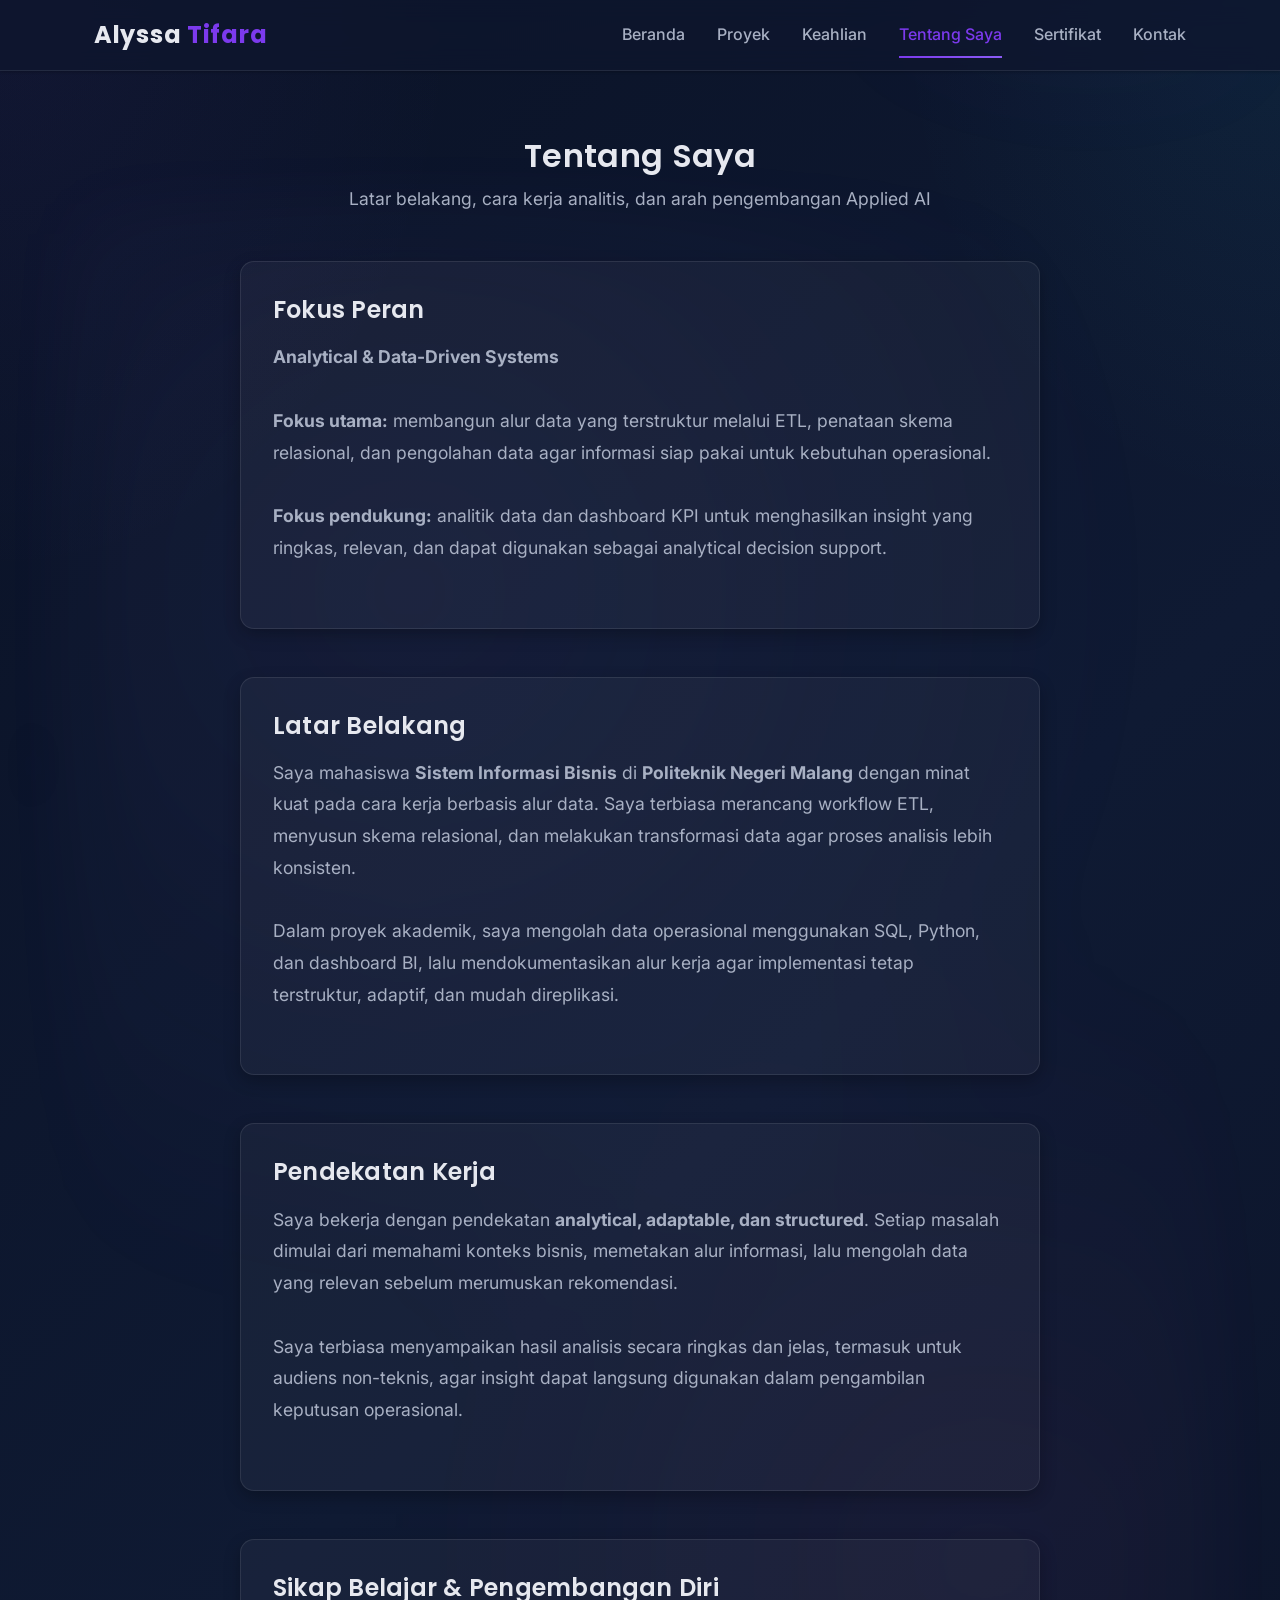
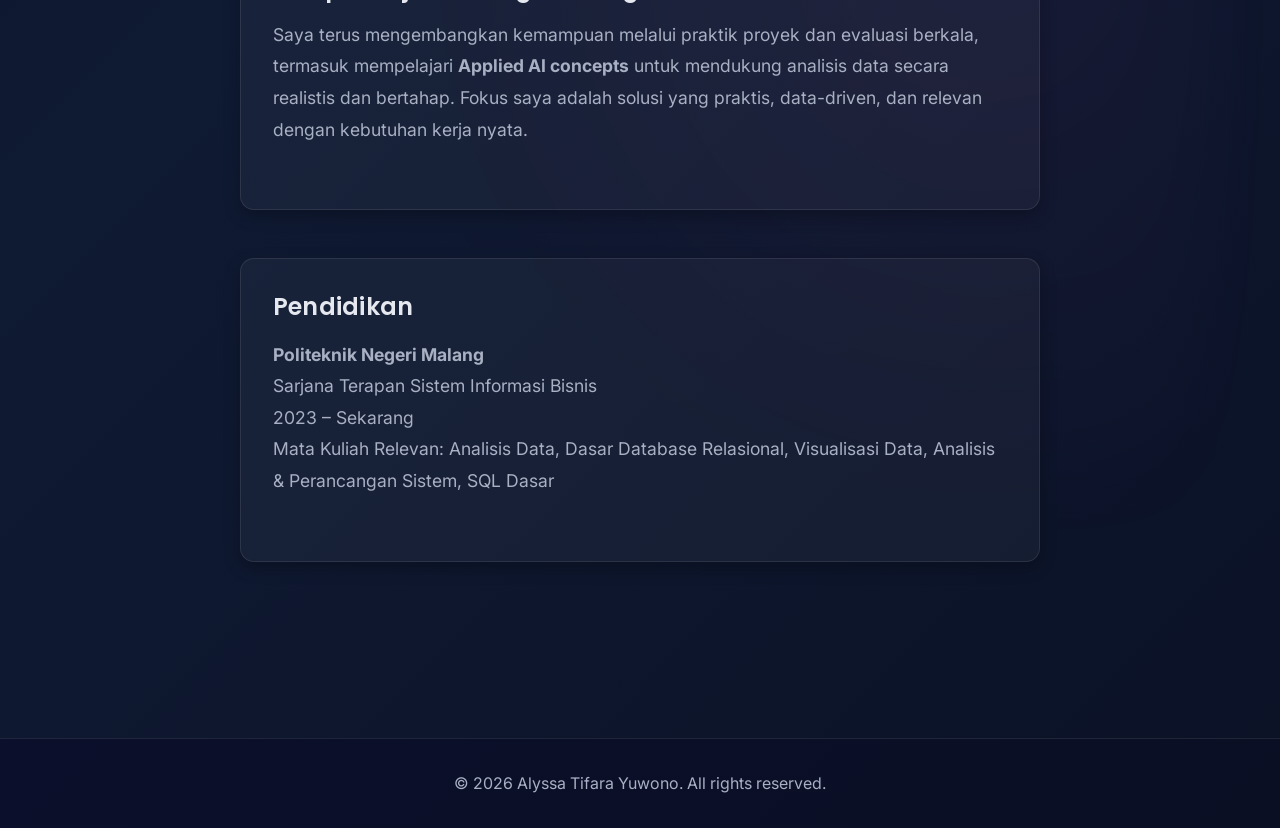
==== commit bc30f189: "AI porto apply" ====
--- a/about.html
+++ b/about.html
@@ -3,8 +3,8 @@
 <head>
     <meta charset="UTF-8">
     <meta name="viewport" content="width=device-width, initial-scale=1.0">
-    <meta name="description" content="Ringkasan profil Alyssa Tifara Yuwono sebagai mahasiswa D4 Sistem Informasi Bisnis dengan fokus Data Engineer Intern dan Data Analyst Intern: ETL pipeline, desain skema relasional, transformasi data, dan insight berbasis dashboard BI.">
-    <title>Tentang – Alyssa Tifara Yuwono – Data Engineer & Data Analyst Intern</title>
+    <meta name="description" content="Portfolio of Alyssa Tifara Yuwono — analytical and AI-oriented Business Information Systems student focused on data workflows, ETL, dashboard analytics, and AI-assisted insights using Python, SQL, Power BI, and modern analytical tools.">
+    <title>Alyssa Tifara Yuwono – Applied AI & Analytical Systems Portfolio</title>
     
     <!-- Favicon Links -->
     <link rel="icon" type="image/x-icon" href="assets/favicon/favicon.ico">
@@ -50,7 +50,7 @@
     <div class="container">
         <div class="section-header">
             <h2 class="section-title">Tentang Saya</h2>
-            <p class="section-subtitle">Latar belakang, cara kerja, dan arah pengembangan profesional</p>
+            <p class="section-subtitle">Latar belakang, cara kerja analitis, dan arah pengembangan Applied AI</p>
         </div>
 
         <div class="about-content">
@@ -59,15 +59,15 @@
             <div class="card mb-lg">
                 <h3>Fokus Peran</h3>
                 <p class="about-text">
-                    <strong>Data Engineer Intern | Data Analyst Intern</strong>
+                    <strong>Analytical & Data-Driven Systems</strong>
                 </p>
                 <p class="about-text">
-                    <strong>Fokus utama:</strong> desain pipeline data, proses ETL, dan arsitektur skema relasional
-                    untuk memastikan data siap pakai, konsisten, dan dapat diandalkan dalam alur kerja operasional.
+                    <strong>Fokus utama:</strong> membangun alur data yang terstruktur melalui ETL, penataan skema relasional,
+                    dan pengolahan data agar informasi siap pakai untuk kebutuhan operasional.
                 </p>
                 <p class="about-text">
-                    <strong>Fokus pendukung:</strong> analitik data, dashboard BI, dan penyampaian insight
-                    yang ringkas agar hasil analisis dapat langsung mendukung pengambilan keputusan.
+                    <strong>Fokus pendukung:</strong> analitik data dan dashboard KPI untuk menghasilkan insight yang ringkas,
+                    relevan, dan dapat digunakan sebagai analytical decision support.
                 </p>
             </div>
 
@@ -75,15 +75,14 @@
             <div class="card mb-lg">
                 <h3>Latar Belakang</h3>
                 <p class="about-text">
-                    Saya mahasiswa Sistem Informasi Bisnis di <strong>Politeknik Negeri Malang</strong> dengan
-                    fokus pada data engineering dan analitik. Saya terbiasa merancang <strong>workflow ETL</strong>,
-                    menyusun <strong>desain skema relasional</strong>, dan melakukan <strong>transformasi data dengan Power Query</strong>
-                    agar data siap dianalisis secara konsisten.
+                    Saya mahasiswa <strong>Sistem Informasi Bisnis</strong> di <strong>Politeknik Negeri Malang</strong>
+                    dengan minat kuat pada cara kerja berbasis alur data. Saya terbiasa merancang workflow ETL,
+                    menyusun skema relasional, dan melakukan transformasi data agar proses analisis lebih konsisten.
                 </p>
                 <p class="about-text">
-                    Dalam proyek akademik dan operasional, saya mengolah <strong>dataset operasional nyata (500+ records)</strong>
-                    untuk menghasilkan insight melalui SQL, Python, dan dashboard BI, sekaligus mendokumentasikan
-                    alur data agar implementasi lebih terstruktur dan dapat direplikasi.
+                    Dalam proyek akademik, saya mengolah data operasional menggunakan SQL, Python,
+                    dan dashboard BI, lalu mendokumentasikan alur kerja agar implementasi tetap terstruktur,
+                    adaptif, dan mudah direplikasi.
                 </p>
             </div>
 
@@ -91,15 +90,14 @@
             <div class="card mb-lg">
                 <h3>Pendekatan Kerja</h3>
                 <p class="about-text">
-                    Saya bekerja dengan <strong>pendekatan terstruktur dan berbasis analisis</strong>.
-                    Setiap masalah saya awali dengan memahami konteks, merumuskan kebutuhan,
-                    lalu mengolah data atau informasi yang relevan sebelum menarik kesimpulan.
+                    Saya bekerja dengan pendekatan <strong>analytical, adaptable, dan structured</strong>.
+                    Setiap masalah dimulai dari memahami konteks bisnis, memetakan alur informasi,
+                    lalu mengolah data yang relevan sebelum merumuskan rekomendasi.
                 </p>
                 <p class="about-text">
-                    Saya terbiasa mengomunikasikan hasil analisis dalam bentuk
-                    <strong>ringkas, jelas, dan mudah dipahami</strong>,
-                    terutama untuk audiens non-teknis, agar insight dapat digunakan
-                    sebagai dasar pengambilan keputusan.
+                    Saya terbiasa menyampaikan hasil analisis secara ringkas dan jelas,
+                    termasuk untuk audiens non-teknis, agar insight dapat langsung digunakan
+                    dalam pengambilan keputusan operasional.
                 </p>
             </div>
 
@@ -107,10 +105,10 @@
             <div class="card mb-lg">
                 <h3>Sikap Belajar & Pengembangan Diri</h3>
                 <p class="about-text">
-                    Saya memiliki <strong>growth mindset</strong> yang mendorong saya terus mengevaluasi hasil kerja,
-                    belajar dari feedback, dan meningkatkan kualitas solusi secara iteratif.
-                    Saya memprioritaskan pembelajaran yang mendalam agar setiap implementasi data lebih akurat,
-                    relevan, dan berdampak.
+                    Saya terus mengembangkan kemampuan melalui praktik proyek dan evaluasi berkala,
+                    termasuk mempelajari <strong>Applied AI concepts</strong> untuk mendukung analisis data
+                    secara realistis dan bertahap.
+                    Fokus saya adalah solusi yang praktis, data-driven, dan relevan dengan kebutuhan kerja nyata.
                 </p>
             </div>
 
@@ -135,7 +133,7 @@
 ========================================= -->
 <footer>
     <div class="container">
-        <p>&copy; 2025 Alyssa Tifara Yuwono. All rights reserved.</p>
+        <p>&copy; 2026 Alyssa Tifara Yuwono. All rights reserved.</p>
     </div>
 </footer>
 
--- a/styles.css
+++ b/styles.css
@@ -133,6 +133,7 @@
 /* === HEADER & NAVIGATION === */
 header {
     background: rgba(14, 22, 46, 0.75);
+    -webkit-backdrop-filter: blur(12px);
     backdrop-filter: blur(12px);
     border-bottom: 1px solid var(--border-color);
     box-shadow: var(--shadow-sm);
@@ -344,6 +345,13 @@
     z-index: 1;
 }
 
+.hero-layout {
+    display: grid;
+    grid-template-columns: 1fr 1fr;
+    gap: 3rem;
+    align-items: center;
+}
+
 .hero-title {
     font-size: 2.75rem;
     line-height: 1.2;
@@ -398,7 +406,7 @@
     background-color: var(--background);
 }
 
-/* Cute & interesting frames (non-generic, still professional) */
+/* Decorative frame treatment for the profile photo */
 .profile-photo-container.frame-charm {
     padding: 10px;
     border: 2px dashed var(--primary-color);
@@ -532,6 +540,7 @@
     box-shadow: var(--shadow-sm);
     display: flex;
     flex-direction: column;
+    -webkit-backdrop-filter: blur(8px);
     backdrop-filter: blur(8px);
 }
 
@@ -619,6 +628,7 @@
     flex-direction: column;
     transition: all 0.3s ease;
     box-shadow: var(--shadow-sm);
+    -webkit-backdrop-filter: blur(8px);
     backdrop-filter: blur(8px);
 }
 
@@ -723,7 +733,7 @@
     transition: transform 0.2s ease, box-shadow 0.2s ease;
 }
 
-/* Legacy tool-badge (kept for backward compatibility) */
+/* Legacy tool-badge kept for backward compatibility */
 .tool-badge {
     background-color: var(--primary-light);
     color: var(--primary-color);
@@ -749,6 +759,23 @@
 .project-card:hover .project-card-cta {
     color: var(--purple-500);
     transform: translateX(6px);
+}
+
+.section-cta-center {
+    text-align: center;
+    margin-top: var(--spacing-lg);
+}
+
+.page-top-spacing-sm {
+    padding: var(--spacing-sm) 0 0;
+}
+
+.page-top-padding-sm {
+    padding-top: var(--spacing-sm);
+}
+
+.page-top-padding-lg {
+    padding-top: var(--spacing-lg);
 }
 
 /* === PROJECT DETAIL PAGE === */
@@ -1133,6 +1160,7 @@
     padding: var(--spacing-md);
     border-radius: 12px;
     border: 1px solid var(--border-color);
+    -webkit-backdrop-filter: blur(6px);
     backdrop-filter: blur(6px);
     box-shadow: var(--shadow-sm);
 }
@@ -1254,6 +1282,7 @@
     box-shadow: var(--shadow-sm);
     border: 1px solid var(--border-color);
     border-top: 4px solid var(--primary-color);
+    -webkit-backdrop-filter: blur(6px);
     backdrop-filter: blur(6px);
 }
 
@@ -1284,6 +1313,16 @@
     color: var(--text-light);
     font-style: italic;
     margin-top: var(--spacing-xs);
+}
+
+.note-wide {
+    max-width: 900px;
+    margin-left: auto;
+    margin-right: auto;
+}
+
+.note-no-margin {
+    margin: 0;
 }
 
 /* === CERTIFICATES === */
@@ -1304,6 +1343,7 @@
     box-shadow: var(--shadow-sm);
     border: 1px solid var(--border-color);
     border-left: 4px solid var(--primary-color);
+    -webkit-backdrop-filter: blur(6px);
     backdrop-filter: blur(6px);
     display: flex;
     flex-direction: column;
@@ -1390,6 +1430,10 @@
     text-align: center;
 }
 
+.contact-section {
+    padding: var(--spacing-lg) 0;
+}
+
 .contact-links {
     display: flex;
     flex-direction: column;
@@ -1407,10 +1451,39 @@
     border-radius: 12px;
     transition: all 0.3s ease;
     border: 1px solid var(--border-color);
+    -webkit-backdrop-filter: blur(6px);
     backdrop-filter: blur(6px);
     text-decoration: none;
     color: inherit;
     cursor: pointer;
+}
+
+.contact-download {
+    margin-top: var(--spacing-md);
+}
+
+.contact-download-btn {
+    font-size: 1.1rem;
+    padding: 1rem 2.5rem;
+}
+
+.contact-update {
+    margin-top: 0.5rem;
+    color: var(--text-light);
+    font-size: 0.9rem;
+}
+
+.contact-note {
+    margin-top: var(--spacing-sm);
+    padding: var(--spacing-sm);
+    background: var(--primary-light);
+    border-radius: 8px;
+}
+
+.contact-note-text {
+    color: var(--text-gray);
+    margin: 0;
+    line-height: 1.8;
 }
 
 .contact-item:hover {
@@ -1485,10 +1558,8 @@
         font-size: 1rem;
     }
 
-    /* CRITICAL FIX: Hero section layout - explicitly define single column grid
-       Prevents layout shift and ensures proper stacking on mobile */
     .hero {
-        min-height: auto;
+        min-height: 0;
         padding: var(--spacing-lg) 0;
     }
 
@@ -1503,8 +1574,6 @@
         height: 250px;
     }
     
-    /* CRITICAL FIX: Mobile navigation - explicit flex behavior
-       Ensures menu toggle and nav-links work together without conflicts */
     .menu-toggle {
         display: flex;
     }
@@ -1522,7 +1591,6 @@
         gap: 0;
         border: 1px solid var(--border-color);
         z-index: 999;
-        /* Prevent nav from pushing content on iOS */
         max-height: calc(100vh - 60px);
         overflow-y: auto;
     }
@@ -1538,13 +1606,11 @@
         border-bottom: 1px solid var(--border-color);
     }
 
-    /* PERFORMANCE FIX: Reduce blur/backdrop-filter on mobile
-       Improves scrolling performance and battery life on mobile devices */
     header {
+        -webkit-backdrop-filter: blur(6px);
         backdrop-filter: blur(6px);
     }
 
-    /* Remove heavy blur from decoration pseudo-elements */
     body::before {
         filter: blur(30px);
     }
@@ -1563,10 +1629,12 @@
     }
 
     .stat-card {
+        -webkit-backdrop-filter: blur(6px);
         backdrop-filter: blur(6px);
     }
 
     .card {
+        -webkit-backdrop-filter: blur(4px);
         backdrop-filter: blur(4px);
     }
 
@@ -1574,17 +1642,16 @@
     .skill-category,
     .certificate-item,
     .contact-item {
+        -webkit-backdrop-filter: blur(4px);
         backdrop-filter: blur(4px);
     }
     
-    /* Project preview grid on mobile */
     .project-preview-grid {
         grid-template-columns: 1fr;
     }
 
-    /* Projects grid on mobile */
     .projects-grid {
-        grid-template-columns: repeat(2, 1fr);
+        grid-template-columns: 1fr;
     }
 
     /* Project detail page */
@@ -1630,20 +1697,13 @@
         grid-template-columns: 1fr;
     }
     
-    /* CRITICAL FIX: Section spacing - reduce padding for better mobile spacing
-       Prevents excessive whitespace on small screens */
     section {
         padding: var(--spacing-md) 0;
     }
 
-    /* CRITICAL FIX: Avoid buggy 100vh on mobile
-       Use calc with safe fallback to ensure proper viewport height */
     .hero {
-        /* Remove min-height: calc(100vh - 80px) - causes issues on mobile browsers */
-        /* Use auto padding instead for flexible height */
-    }
-
-    /* PERFORMANCE FIX: Reduce shadow complexity on mobile */
+    }
+
     .stat-card:hover {
         box-shadow: 0 4px 12px rgba(139, 92, 246, 0.12);
     }
@@ -1656,8 +1716,6 @@
         box-shadow: 0 4px 12px rgba(139, 92, 246, 0.12);
     }
 
-    /* ACCESSIBILITY FIX: Ensure nav links are easily tappable
-       Minimum touch target size is 44x44px */
     .nav-links li a {
         padding: 0.75rem 1rem;
         display: block;
@@ -1684,9 +1742,8 @@
         font-size: 1.75rem;
     }
 
-    /* CRITICAL FIX: Further reduce blur on very small screens
-       Very small devices have limited GPU resources */
     header {
+        -webkit-backdrop-filter: blur(4px);
         backdrop-filter: blur(4px);
     }
 
@@ -1700,8 +1757,6 @@
         opacity: 0.35;
     }
 
-    /* CRITICAL FIX: Reduce decorative element sizes on mobile
-       Prevents layout issues and improves rendering performance */
     .stats-section::before {
         width: 300px;
         height: 200px;
@@ -1714,14 +1769,11 @@
         right: -125px;
     }
 
-    /* CRITICAL FIX: Adjust profile photo on small screens */
     .profile-photo-container {
         width: 200px;
         height: 200px;
     }
 
-    /* PERFORMANCE FIX: Disable hover transforms on touch devices
-       Touch devices don't benefit from hover, saves rendering cycles */
     .stat-card:hover {
         transform: none;
     }
@@ -1907,6 +1959,7 @@
     transition: all 0.3s ease;
     position: relative;
     overflow: hidden;
+    -webkit-backdrop-filter: blur(10px);
     backdrop-filter: blur(10px);
 }
 
